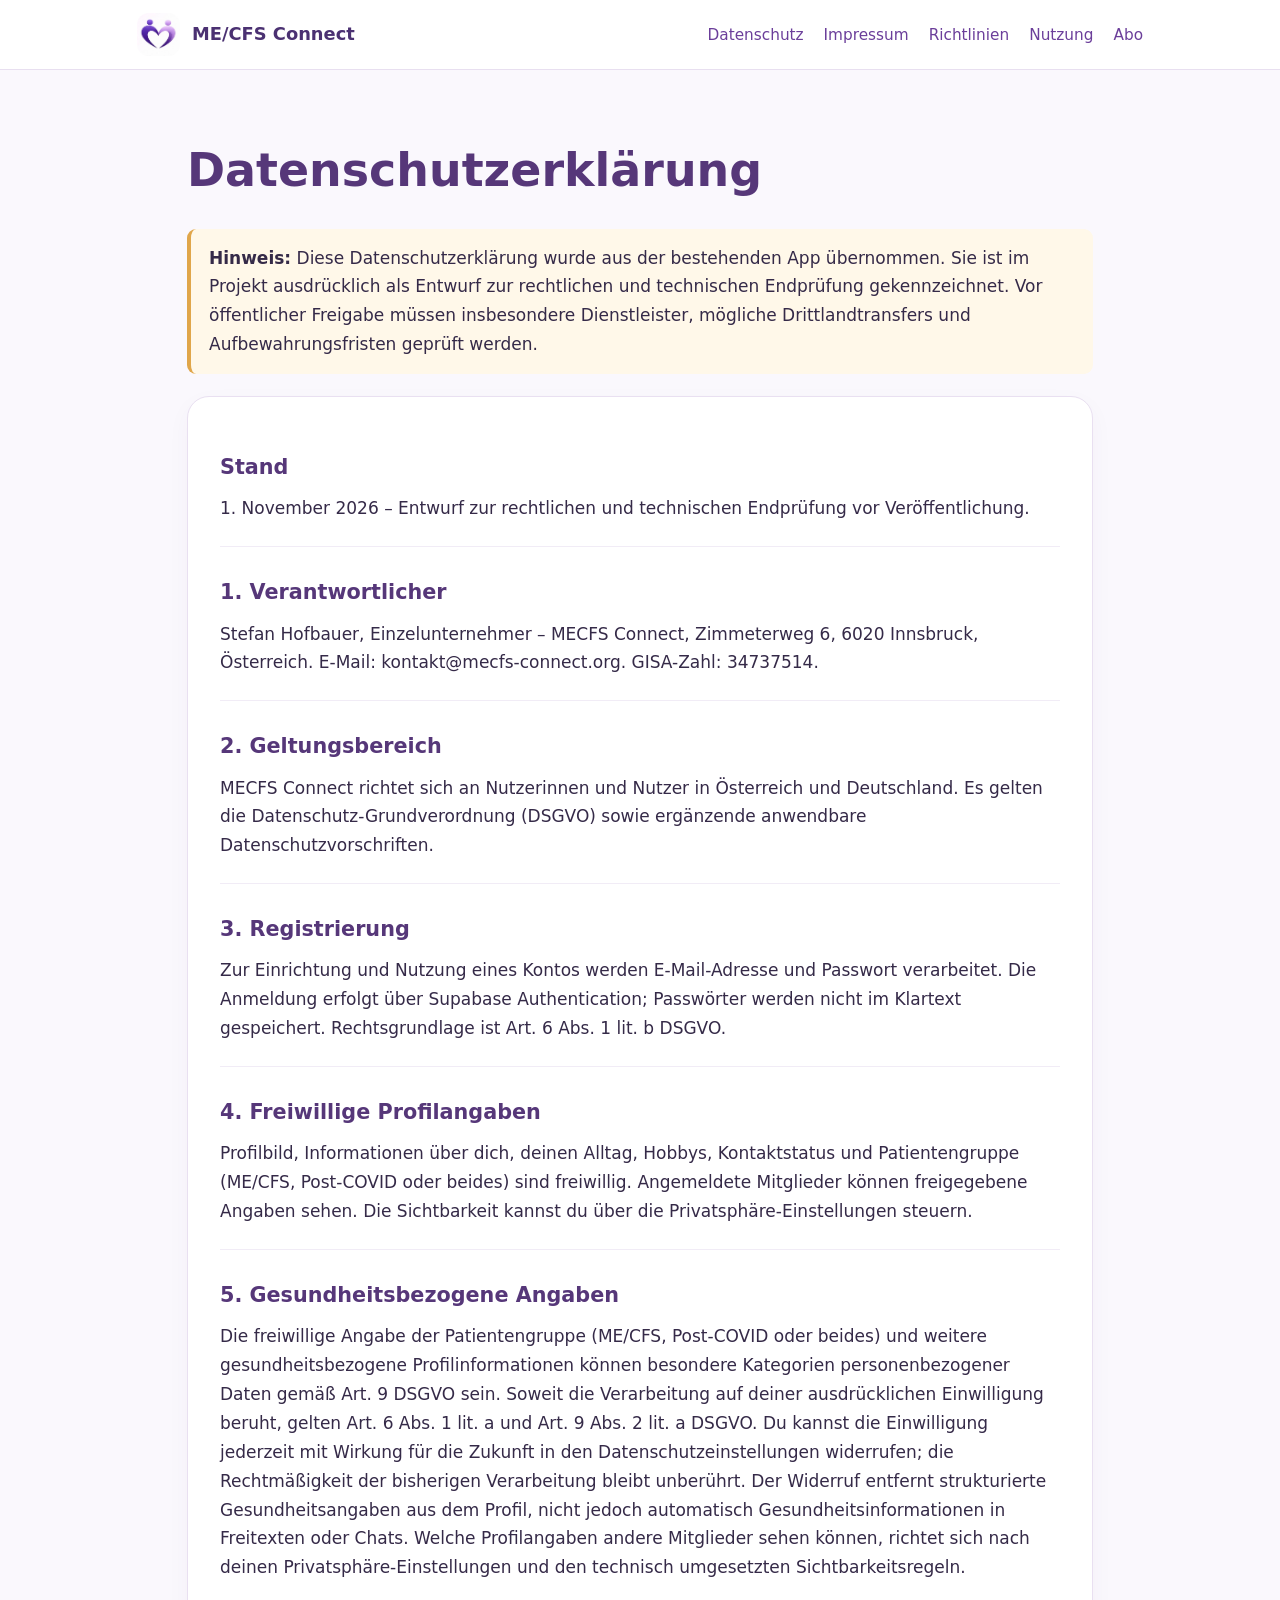
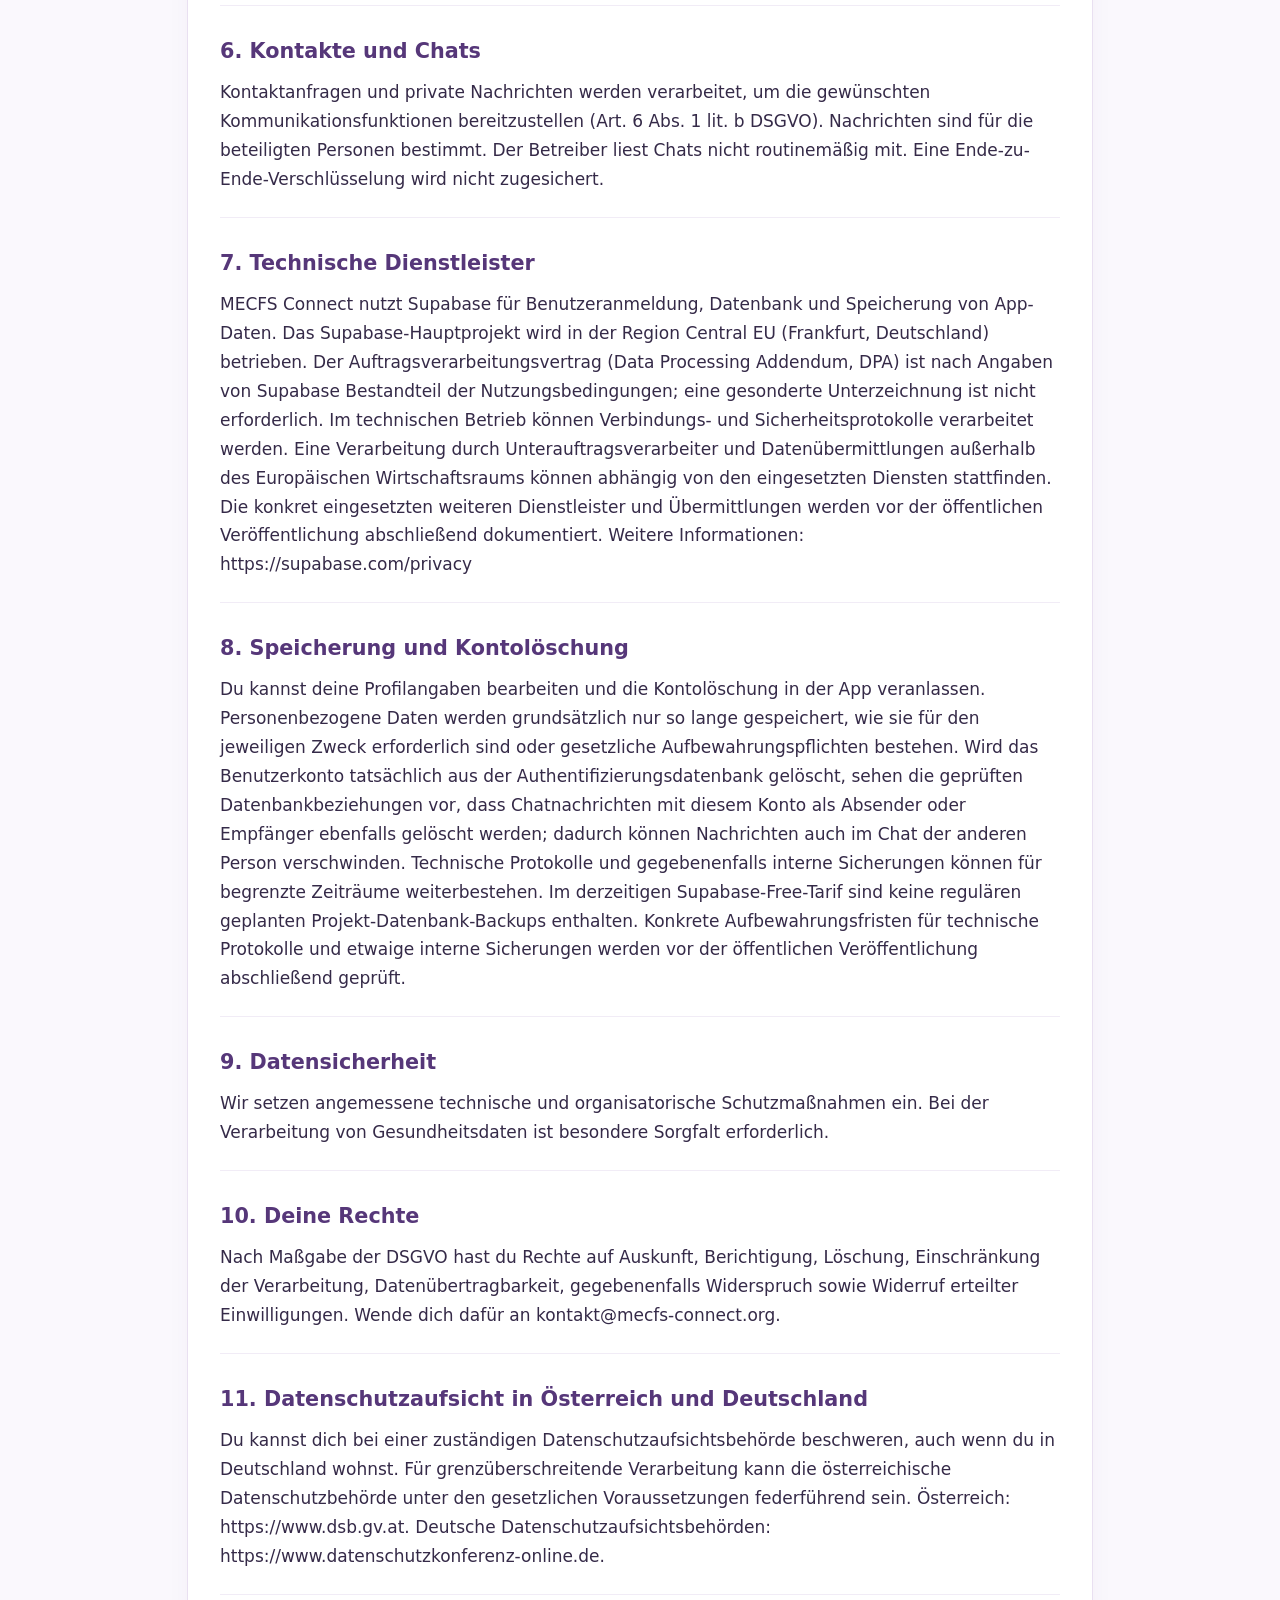
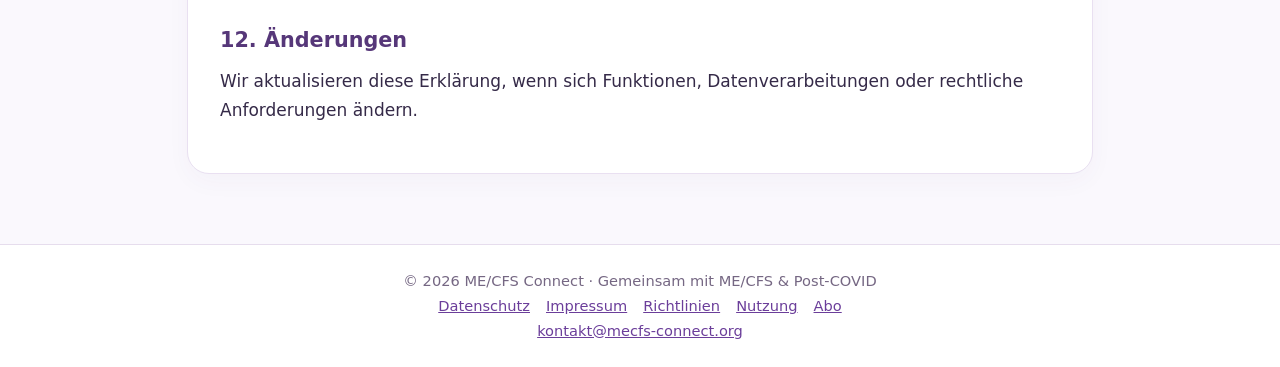
==== datenschutz.html @ 0e0b5318 "Add files via upload MECFS Connect Website erstellen" ====
<!doctype html><html lang="de"><head><meta charset="utf-8"><meta name="viewport" content="width=device-width,initial-scale=1"><meta name="description" content="ME/CFS Connect – Gemeinsam mit ME/CFS &amp; Post-COVID"><title>Datenschutzerklärung | ME/CFS Connect</title><link rel="stylesheet" href="style.css"><link rel="icon" href="mecfs-logo.jpg"></head><body><header><nav><a class="brand" href="index.html"><img src="mecfs-logo.jpg" alt="ME/CFS Connect Logo">ME/CFS Connect</a><a href="datenschutz.html">Datenschutz</a><a href="impressum.html">Impressum</a><a href="community-richtlinien.html">Richtlinien</a><a href="nutzungsbedingungen.html">Nutzung</a><a href="abo-bedingungen.html">Abo</a></nav></header><main><h1>Datenschutzerklärung</h1><aside class="notice"><strong>Hinweis:</strong> Diese Datenschutzerklärung wurde aus der bestehenden App übernommen. Sie ist im Projekt ausdrücklich als Entwurf zur rechtlichen und technischen Endprüfung gekennzeichnet. Vor öffentlicher Freigabe müssen insbesondere Dienstleister, mögliche Drittlandtransfers und Aufbewahrungsfristen geprüft werden.</aside><article class="content"><section><h2>Stand</h2><p>1. November 2026 – Entwurf zur rechtlichen und technischen Endprüfung vor Veröffentlichung.</p></section><section><h2>1. Verantwortlicher</h2><p>Stefan Hofbauer, Einzelunternehmer – MECFS Connect, Zimmeterweg 6, 6020 Innsbruck, Österreich. E-Mail: kontakt@mecfs-connect.org. GISA-Zahl: 34737514.</p></section><section><h2>2. Geltungsbereich</h2><p>MECFS Connect richtet sich an Nutzerinnen und Nutzer in Österreich und Deutschland. Es gelten die Datenschutz-Grundverordnung (DSGVO) sowie ergänzende anwendbare Datenschutzvorschriften.</p></section><section><h2>3. Registrierung</h2><p>Zur Einrichtung und Nutzung eines Kontos werden E-Mail-Adresse und Passwort verarbeitet. Die Anmeldung erfolgt über Supabase Authentication; Passwörter werden nicht im Klartext gespeichert. Rechtsgrundlage ist Art. 6 Abs. 1 lit. b DSGVO.</p></section><section><h2>4. Freiwillige Profilangaben</h2><p>Profilbild, Informationen über dich, deinen Alltag, Hobbys, Kontaktstatus und Patientengruppe (ME/CFS, Post-COVID oder beides) sind freiwillig. Angemeldete Mitglieder können freigegebene Angaben sehen. Die Sichtbarkeit kannst du über die Privatsphäre-Einstellungen steuern.</p></section><section><h2>5. Gesundheitsbezogene Angaben</h2><p>Die freiwillige Angabe der Patientengruppe (ME/CFS, Post-COVID oder beides) und weitere gesundheitsbezogene Profilinformationen können besondere Kategorien personenbezogener Daten gemäß Art. 9 DSGVO sein. Soweit die Verarbeitung auf deiner ausdrücklichen Einwilligung beruht, gelten Art. 6 Abs. 1 lit. a und Art. 9 Abs. 2 lit. a DSGVO. Du kannst die Einwilligung jederzeit mit Wirkung für die Zukunft in den Datenschutzeinstellungen widerrufen; die Rechtmäßigkeit der bisherigen Verarbeitung bleibt unberührt. Der Widerruf entfernt strukturierte Gesundheitsangaben aus dem Profil, nicht jedoch automatisch Gesundheitsinformationen in Freitexten oder Chats. Welche Profilangaben andere Mitglieder sehen können, richtet sich nach deinen Privatsphäre-Einstellungen und den technisch umgesetzten Sichtbarkeitsregeln.</p></section><section><h2>6. Kontakte und Chats</h2><p>Kontaktanfragen und private Nachrichten werden verarbeitet, um die gewünschten Kommunikationsfunktionen bereitzustellen (Art. 6 Abs. 1 lit. b DSGVO). Nachrichten sind für die beteiligten Personen bestimmt. Der Betreiber liest Chats nicht routinemäßig mit. Eine Ende-zu-Ende-Verschlüsselung wird nicht zugesichert.</p></section><section><h2>7. Technische Dienstleister</h2><p>MECFS Connect nutzt Supabase für Benutzeranmeldung, Datenbank und Speicherung von App-Daten. Das Supabase-Hauptprojekt wird in der Region Central EU (Frankfurt, Deutschland) betrieben. Der Auftragsverarbeitungsvertrag (Data Processing Addendum, DPA) ist nach Angaben von Supabase Bestandteil der Nutzungsbedingungen; eine gesonderte Unterzeichnung ist nicht erforderlich. Im technischen Betrieb können Verbindungs- und Sicherheitsprotokolle verarbeitet werden. Eine Verarbeitung durch Unterauftragsverarbeiter und Datenübermittlungen außerhalb des Europäischen Wirtschaftsraums können abhängig von den eingesetzten Diensten stattfinden. Die konkret eingesetzten weiteren Dienstleister und Übermittlungen werden vor der öffentlichen Veröffentlichung abschließend dokumentiert. Weitere Informationen: https://supabase.com/privacy</p></section><section><h2>8. Speicherung und Kontolöschung</h2><p>Du kannst deine Profilangaben bearbeiten und die Kontolöschung in der App veranlassen. Personenbezogene Daten werden grundsätzlich nur so lange gespeichert, wie sie für den jeweiligen Zweck erforderlich sind oder gesetzliche Aufbewahrungspflichten bestehen. Wird das Benutzerkonto tatsächlich aus der Authentifizierungsdatenbank gelöscht, sehen die geprüften Datenbankbeziehungen vor, dass Chatnachrichten mit diesem Konto als Absender oder Empfänger ebenfalls gelöscht werden; dadurch können Nachrichten auch im Chat der anderen Person verschwinden. Technische Protokolle und gegebenenfalls interne Sicherungen können für begrenzte Zeiträume weiterbestehen. Im derzeitigen Supabase-Free-Tarif sind keine regulären geplanten Projekt-Datenbank-Backups enthalten. Konkrete Aufbewahrungsfristen für technische Protokolle und etwaige interne Sicherungen werden vor der öffentlichen Veröffentlichung abschließend geprüft.</p></section><section><h2>9. Datensicherheit</h2><p>Wir setzen angemessene technische und organisatorische Schutzmaßnahmen ein. Bei der Verarbeitung von Gesundheitsdaten ist besondere Sorgfalt erforderlich.</p></section><section><h2>10. Deine Rechte</h2><p>Nach Maßgabe der DSGVO hast du Rechte auf Auskunft, Berichtigung, Löschung, Einschränkung der Verarbeitung, Datenübertragbarkeit, gegebenenfalls Widerspruch sowie Widerruf erteilter Einwilligungen. Wende dich dafür an kontakt@mecfs-connect.org.</p></section><section><h2>11. Datenschutzaufsicht in Österreich und Deutschland</h2><p>Du kannst dich bei einer zuständigen Datenschutzaufsichtsbehörde beschweren, auch wenn du in Deutschland wohnst. Für grenzüberschreitende Verarbeitung kann die österreichische Datenschutzbehörde unter den gesetzlichen Voraussetzungen federführend sein. Österreich: https://www.dsb.gv.at. Deutsche Datenschutzaufsichtsbehörden: https://www.datenschutzkonferenz-online.de.</p></section><section><h2>12. Änderungen</h2><p>Wir aktualisieren diese Erklärung, wenn sich Funktionen, Datenverarbeitungen oder rechtliche Anforderungen ändern.</p></section></article></main><footer>© 2026 ME/CFS Connect · Gemeinsam mit ME/CFS &amp; Post-COVID<br><a href="datenschutz.html">Datenschutz</a><a href="impressum.html">Impressum</a><a href="community-richtlinien.html">Richtlinien</a><a href="nutzungsbedingungen.html">Nutzung</a><a href="abo-bedingungen.html">Abo</a><br><a href="mailto:kontakt@mecfs-connect.org">kontakt@mecfs-connect.org</a></footer></body></html>
---- style.css ----
:root{font-family:system-ui,-apple-system,Segoe UI,Arial,sans-serif;color:#352a48;background:#faf8fd;font-size:17px}*{box-sizing:border-box}body{margin:0;line-height:1.7}a{color:#6b3e9a}a:hover{text-decoration-thickness:2px}header{background:#fff;border-bottom:1px solid #e8dff0;position:sticky;top:0;z-index:5}nav{max-width:1050px;margin:auto;padding:13px 22px;display:flex;align-items:center;gap:20px;flex-wrap:wrap}nav a{text-decoration:none;font-size:.9rem}nav .brand{margin-right:auto;display:flex;align-items:center;gap:12px;color:#4b3172;font-size:1.05rem;font-weight:750}nav img{width:43px;height:43px;border-radius:12px}main{max-width:950px;margin:auto;padding:42px 22px 70px}.hero{background:linear-gradient(110deg,#f2e8fb,#fff7fb);border:1px solid #e6d9f3;border-radius:24px;padding:50px 38px;margin-bottom:35px}.hero h1{font-size:clamp(2rem,5vw,3.3rem);line-height:1.16;margin:0 0 18px;color:#563779}.hero p{max-width:670px;font-size:1.15rem}.hero-art{width:100%;max-height:290px;object-fit:cover;border-radius:19px;margin-top:20px}h1{font-size:clamp(2rem,4vw,2.7rem);line-height:1.2;color:#563779}h2{font-size:1.22rem;color:#563779;margin:28px 0 9px}p{margin:8px 0 15px}.lead{font-size:1.12rem;color:#69577c}.content{background:white;border:1px solid #e9e0f1;border-radius:22px;padding:25px 32px;box-shadow:0 8px 24px #51346b09}.content section{padding-bottom:8px;border-bottom:1px solid #f1ecf6}.content section:last-child{border:0}.tiles{display:grid;grid-template-columns:repeat(auto-fit,minmax(230px,1fr));gap:17px;margin:30px 0}.tile{display:block;background:#fff;border:1px solid #e8dff1;border-radius:18px;padding:22px;text-decoration:none;color:#433453}.tile strong{display:block;color:#68458d;margin-bottom:5px}.button{display:inline-block;background:#7955b4;color:white;border-radius:12px;padding:12px 20px;text-decoration:none;font-weight:650}.notice{background:#fff8e9;border-left:4px solid #e0a64a;padding:15px 18px;border-radius:9px;margin:22px 0}footer{border-top:1px solid #e6dded;background:#fff;padding:24px;text-align:center;color:#756783;font-size:.86rem}footer a{margin:0 8px}@media(max-width:600px){.hero{padding:30px 22px}.content{padding:18px 20px}nav{gap:12px}nav .brand{width:100%}}
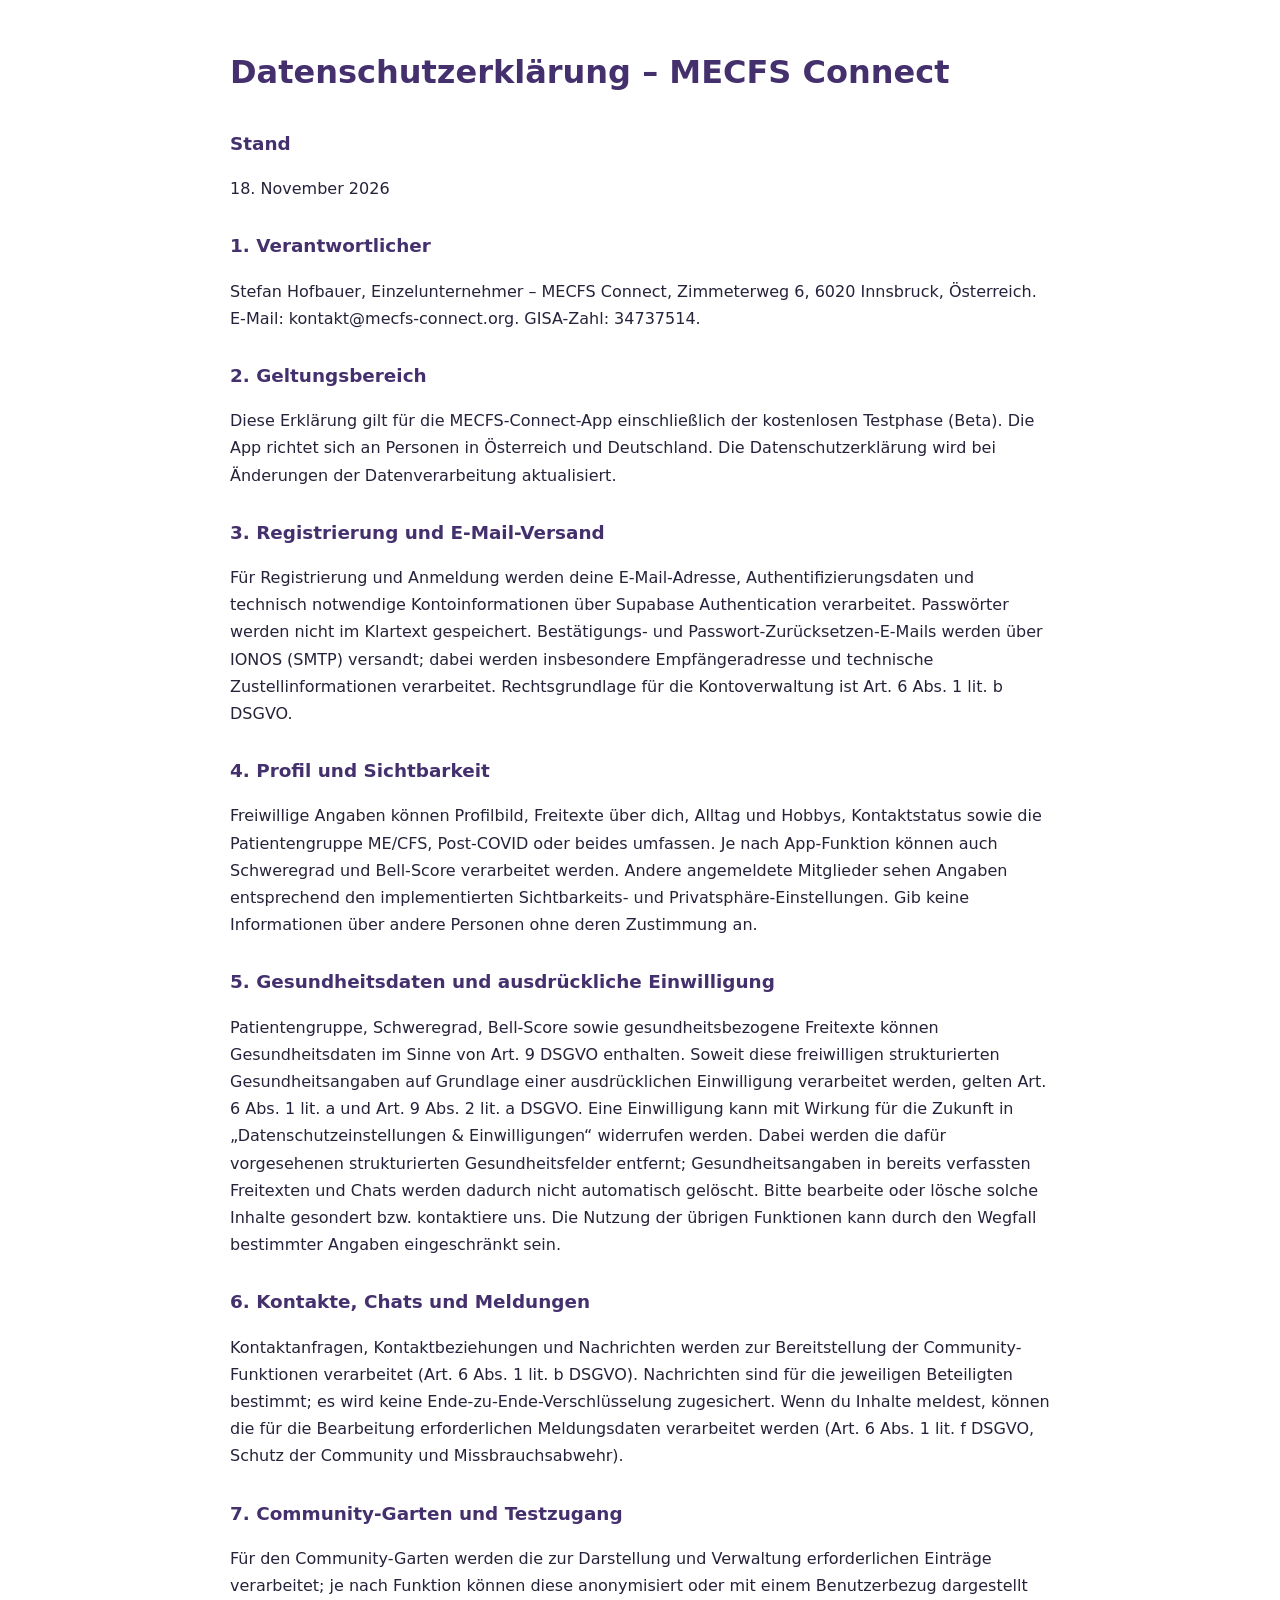
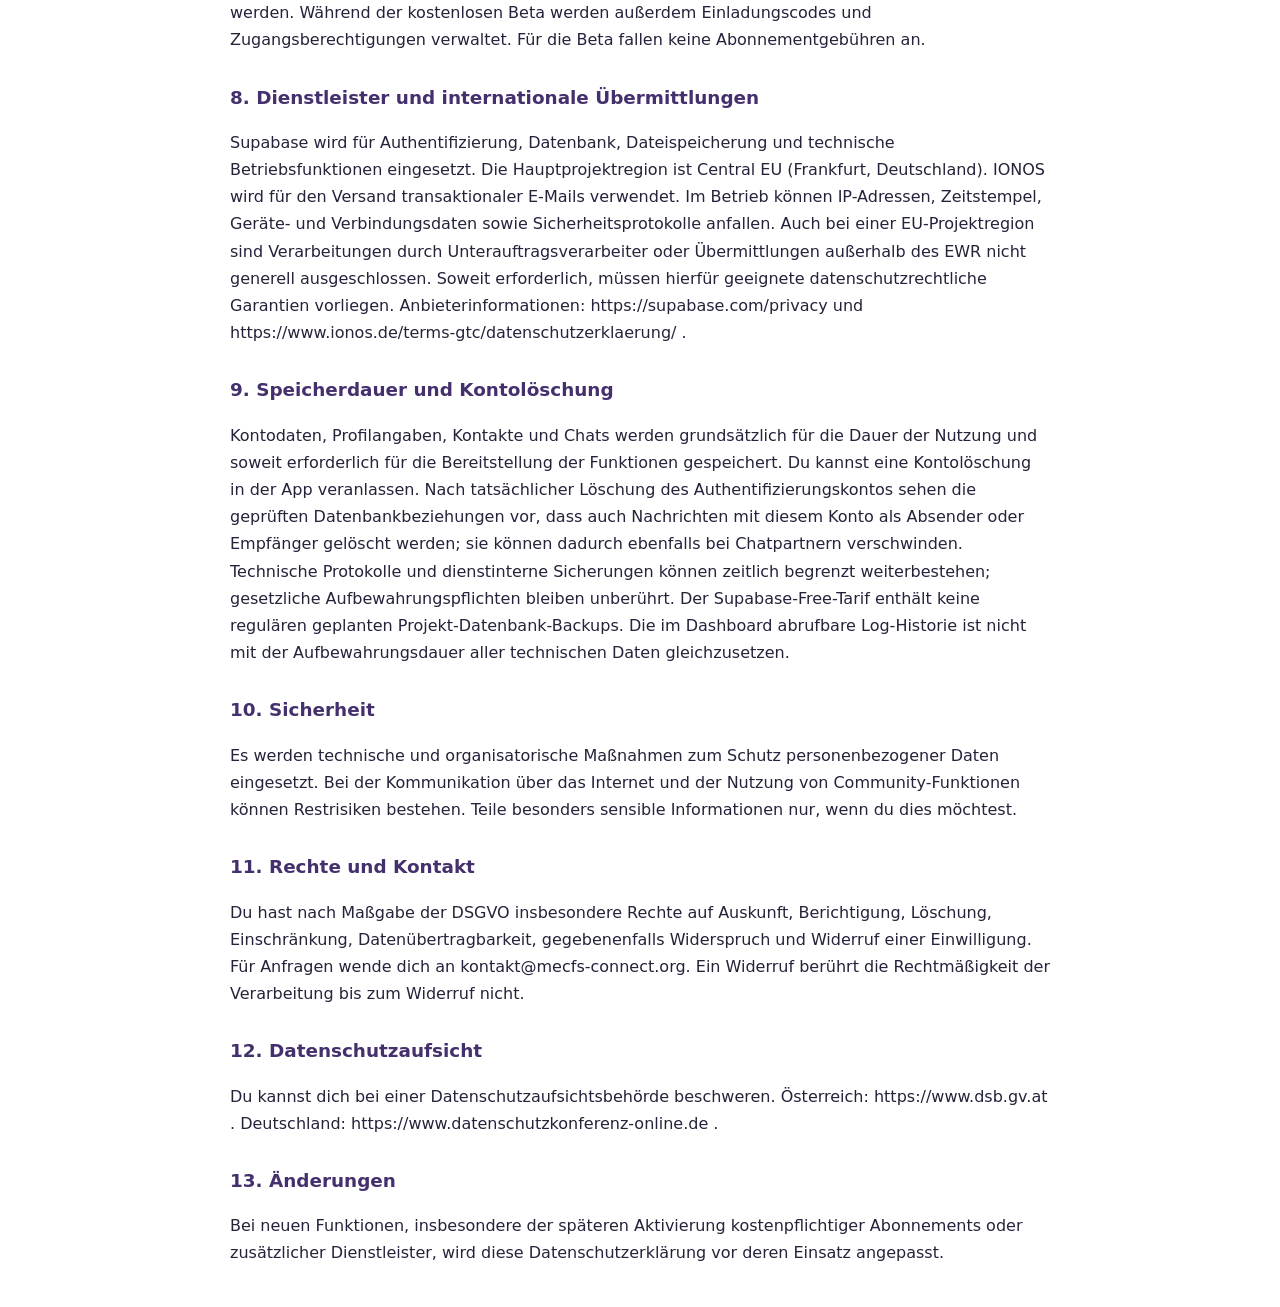
==== commit 1bd56c1d: "Add files via upload" ====
--- a/datenschutz.html
+++ b/datenschutz.html
@@ -1 +1,14 @@
-<!doctype html><html lang="de"><head><meta charset="utf-8"><meta name="viewport" content="width=device-width,initial-scale=1"><meta name="description" content="ME/CFS Connect – Gemeinsam mit ME/CFS &amp; Post-COVID"><title>Datenschutzerklärung | ME/CFS Connect</title><link rel="stylesheet" href="style.css"><link rel="icon" href="mecfs-logo.jpg"></head><body><header><nav><a class="brand" href="index.html"><img src="mecfs-logo.jpg" alt="ME/CFS Connect Logo">ME/CFS Connect</a><a href="datenschutz.html">Datenschutz</a><a href="impressum.html">Impressum</a><a href="community-richtlinien.html">Richtlinien</a><a href="nutzungsbedingungen.html">Nutzung</a><a href="abo-bedingungen.html">Abo</a></nav></header><main><h1>Datenschutzerklärung</h1><aside class="notice"><strong>Hinweis:</strong> Diese Datenschutzerklärung wurde aus der bestehenden App übernommen. Sie ist im Projekt ausdrücklich als Entwurf zur rechtlichen und technischen Endprüfung gekennzeichnet. Vor öffentlicher Freigabe müssen insbesondere Dienstleister, mögliche Drittlandtransfers und Aufbewahrungsfristen geprüft werden.</aside><article class="content"><section><h2>Stand</h2><p>1. November 2026 – Entwurf zur rechtlichen und technischen Endprüfung vor Veröffentlichung.</p></section><section><h2>1. Verantwortlicher</h2><p>Stefan Hofbauer, Einzelunternehmer – MECFS Connect, Zimmeterweg 6, 6020 Innsbruck, Österreich. E-Mail: kontakt@mecfs-connect.org. GISA-Zahl: 34737514.</p></section><section><h2>2. Geltungsbereich</h2><p>MECFS Connect richtet sich an Nutzerinnen und Nutzer in Österreich und Deutschland. Es gelten die Datenschutz-Grundverordnung (DSGVO) sowie ergänzende anwendbare Datenschutzvorschriften.</p></section><section><h2>3. Registrierung</h2><p>Zur Einrichtung und Nutzung eines Kontos werden E-Mail-Adresse und Passwort verarbeitet. Die Anmeldung erfolgt über Supabase Authentication; Passwörter werden nicht im Klartext gespeichert. Rechtsgrundlage ist Art. 6 Abs. 1 lit. b DSGVO.</p></section><section><h2>4. Freiwillige Profilangaben</h2><p>Profilbild, Informationen über dich, deinen Alltag, Hobbys, Kontaktstatus und Patientengruppe (ME/CFS, Post-COVID oder beides) sind freiwillig. Angemeldete Mitglieder können freigegebene Angaben sehen. Die Sichtbarkeit kannst du über die Privatsphäre-Einstellungen steuern.</p></section><section><h2>5. Gesundheitsbezogene Angaben</h2><p>Die freiwillige Angabe der Patientengruppe (ME/CFS, Post-COVID oder beides) und weitere gesundheitsbezogene Profilinformationen können besondere Kategorien personenbezogener Daten gemäß Art. 9 DSGVO sein. Soweit die Verarbeitung auf deiner ausdrücklichen Einwilligung beruht, gelten Art. 6 Abs. 1 lit. a und Art. 9 Abs. 2 lit. a DSGVO. Du kannst die Einwilligung jederzeit mit Wirkung für die Zukunft in den Datenschutzeinstellungen widerrufen; die Rechtmäßigkeit der bisherigen Verarbeitung bleibt unberührt. Der Widerruf entfernt strukturierte Gesundheitsangaben aus dem Profil, nicht jedoch automatisch Gesundheitsinformationen in Freitexten oder Chats. Welche Profilangaben andere Mitglieder sehen können, richtet sich nach deinen Privatsphäre-Einstellungen und den technisch umgesetzten Sichtbarkeitsregeln.</p></section><section><h2>6. Kontakte und Chats</h2><p>Kontaktanfragen und private Nachrichten werden verarbeitet, um die gewünschten Kommunikationsfunktionen bereitzustellen (Art. 6 Abs. 1 lit. b DSGVO). Nachrichten sind für die beteiligten Personen bestimmt. Der Betreiber liest Chats nicht routinemäßig mit. Eine Ende-zu-Ende-Verschlüsselung wird nicht zugesichert.</p></section><section><h2>7. Technische Dienstleister</h2><p>MECFS Connect nutzt Supabase für Benutzeranmeldung, Datenbank und Speicherung von App-Daten. Das Supabase-Hauptprojekt wird in der Region Central EU (Frankfurt, Deutschland) betrieben. Der Auftragsverarbeitungsvertrag (Data Processing Addendum, DPA) ist nach Angaben von Supabase Bestandteil der Nutzungsbedingungen; eine gesonderte Unterzeichnung ist nicht erforderlich. Im technischen Betrieb können Verbindungs- und Sicherheitsprotokolle verarbeitet werden. Eine Verarbeitung durch Unterauftragsverarbeiter und Datenübermittlungen außerhalb des Europäischen Wirtschaftsraums können abhängig von den eingesetzten Diensten stattfinden. Die konkret eingesetzten weiteren Dienstleister und Übermittlungen werden vor der öffentlichen Veröffentlichung abschließend dokumentiert. Weitere Informationen: https://supabase.com/privacy</p></section><section><h2>8. Speicherung und Kontolöschung</h2><p>Du kannst deine Profilangaben bearbeiten und die Kontolöschung in der App veranlassen. Personenbezogene Daten werden grundsätzlich nur so lange gespeichert, wie sie für den jeweiligen Zweck erforderlich sind oder gesetzliche Aufbewahrungspflichten bestehen. Wird das Benutzerkonto tatsächlich aus der Authentifizierungsdatenbank gelöscht, sehen die geprüften Datenbankbeziehungen vor, dass Chatnachrichten mit diesem Konto als Absender oder Empfänger ebenfalls gelöscht werden; dadurch können Nachrichten auch im Chat der anderen Person verschwinden. Technische Protokolle und gegebenenfalls interne Sicherungen können für begrenzte Zeiträume weiterbestehen. Im derzeitigen Supabase-Free-Tarif sind keine regulären geplanten Projekt-Datenbank-Backups enthalten. Konkrete Aufbewahrungsfristen für technische Protokolle und etwaige interne Sicherungen werden vor der öffentlichen Veröffentlichung abschließend geprüft.</p></section><section><h2>9. Datensicherheit</h2><p>Wir setzen angemessene technische und organisatorische Schutzmaßnahmen ein. Bei der Verarbeitung von Gesundheitsdaten ist besondere Sorgfalt erforderlich.</p></section><section><h2>10. Deine Rechte</h2><p>Nach Maßgabe der DSGVO hast du Rechte auf Auskunft, Berichtigung, Löschung, Einschränkung der Verarbeitung, Datenübertragbarkeit, gegebenenfalls Widerspruch sowie Widerruf erteilter Einwilligungen. Wende dich dafür an kontakt@mecfs-connect.org.</p></section><section><h2>11. Datenschutzaufsicht in Österreich und Deutschland</h2><p>Du kannst dich bei einer zuständigen Datenschutzaufsichtsbehörde beschweren, auch wenn du in Deutschland wohnst. Für grenzüberschreitende Verarbeitung kann die österreichische Datenschutzbehörde unter den gesetzlichen Voraussetzungen federführend sein. Österreich: https://www.dsb.gv.at. Deutsche Datenschutzaufsichtsbehörden: https://www.datenschutzkonferenz-online.de.</p></section><section><h2>12. Änderungen</h2><p>Wir aktualisieren diese Erklärung, wenn sich Funktionen, Datenverarbeitungen oder rechtliche Anforderungen ändern.</p></section></article></main><footer>© 2026 ME/CFS Connect · Gemeinsam mit ME/CFS &amp; Post-COVID<br><a href="datenschutz.html">Datenschutz</a><a href="impressum.html">Impressum</a><a href="community-richtlinien.html">Richtlinien</a><a href="nutzungsbedingungen.html">Nutzung</a><a href="abo-bedingungen.html">Abo</a><br><a href="mailto:kontakt@mecfs-connect.org">kontakt@mecfs-connect.org</a></footer></body></html>+<!doctype html><html lang="de"><head><meta charset="utf-8"><meta name="viewport" content="width=device-width,initial-scale=1"><title>Datenschutzerklärung – MECFS Connect</title><style>body{font:16px/1.7 system-ui,sans-serif;max-width:820px;margin:auto;padding:24px;color:#25223a}h1,h2{color:#45306e}h2{margin-top:28px;font-size:1.15rem}a{color:#543f94}</style></head><body><main><h1>Datenschutzerklärung – MECFS Connect</h1><section><h2>Stand</h2><p>18. November 2026</p></section>
+<section><h2>1. Verantwortlicher</h2><p>Stefan Hofbauer, Einzelunternehmer – MECFS Connect, Zimmeterweg 6, 6020 Innsbruck, Österreich. E-Mail: kontakt@mecfs-connect.org. GISA-Zahl: 34737514.</p></section>
+<section><h2>2. Geltungsbereich</h2><p>Diese Erklärung gilt für die MECFS-Connect-App einschließlich der kostenlosen Testphase (Beta). Die App richtet sich an Personen in Österreich und Deutschland. Die Datenschutzerklärung wird bei Änderungen der Datenverarbeitung aktualisiert.</p></section>
+<section><h2>3. Registrierung und E-Mail-Versand</h2><p>Für Registrierung und Anmeldung werden deine E-Mail-Adresse, Authentifizierungsdaten und technisch notwendige Kontoinformationen über Supabase Authentication verarbeitet. Passwörter werden nicht im Klartext gespeichert. Bestätigungs- und Passwort-Zurücksetzen-E-Mails werden über IONOS (SMTP) versandt; dabei werden insbesondere Empfängeradresse und technische Zustellinformationen verarbeitet. Rechtsgrundlage für die Kontoverwaltung ist Art. 6 Abs. 1 lit. b DSGVO.</p></section>
+<section><h2>4. Profil und Sichtbarkeit</h2><p>Freiwillige Angaben können Profilbild, Freitexte über dich, Alltag und Hobbys, Kontaktstatus sowie die Patientengruppe ME/CFS, Post-COVID oder beides umfassen. Je nach App-Funktion können auch Schweregrad und Bell-Score verarbeitet werden. Andere angemeldete Mitglieder sehen Angaben entsprechend den implementierten Sichtbarkeits- und Privatsphäre-Einstellungen. Gib keine Informationen über andere Personen ohne deren Zustimmung an.</p></section>
+<section><h2>5. Gesundheitsdaten und ausdrückliche Einwilligung</h2><p>Patientengruppe, Schweregrad, Bell-Score sowie gesundheitsbezogene Freitexte können Gesundheitsdaten im Sinne von Art. 9 DSGVO enthalten. Soweit diese freiwilligen strukturierten Gesundheitsangaben auf Grundlage einer ausdrücklichen Einwilligung verarbeitet werden, gelten Art. 6 Abs. 1 lit. a und Art. 9 Abs. 2 lit. a DSGVO. Eine Einwilligung kann mit Wirkung für die Zukunft in „Datenschutzeinstellungen &amp; Einwilligungen“ widerrufen werden. Dabei werden die dafür vorgesehenen strukturierten Gesundheitsfelder entfernt; Gesundheitsangaben in bereits verfassten Freitexten und Chats werden dadurch nicht automatisch gelöscht. Bitte bearbeite oder lösche solche Inhalte gesondert bzw. kontaktiere uns. Die Nutzung der übrigen Funktionen kann durch den Wegfall bestimmter Angaben eingeschränkt sein.</p></section>
+<section><h2>6. Kontakte, Chats und Meldungen</h2><p>Kontaktanfragen, Kontaktbeziehungen und Nachrichten werden zur Bereitstellung der Community-Funktionen verarbeitet (Art. 6 Abs. 1 lit. b DSGVO). Nachrichten sind für die jeweiligen Beteiligten bestimmt; es wird keine Ende-zu-Ende-Verschlüsselung zugesichert. Wenn du Inhalte meldest, können die für die Bearbeitung erforderlichen Meldungsdaten verarbeitet werden (Art. 6 Abs. 1 lit. f DSGVO, Schutz der Community und Missbrauchsabwehr).</p></section>
+<section><h2>7. Community-Garten und Testzugang</h2><p>Für den Community-Garten werden die zur Darstellung und Verwaltung erforderlichen Einträge verarbeitet; je nach Funktion können diese anonymisiert oder mit einem Benutzerbezug dargestellt werden. Während der kostenlosen Beta werden außerdem Einladungscodes und Zugangsberechtigungen verwaltet. Für die Beta fallen keine Abonnementgebühren an.</p></section>
+<section><h2>8. Dienstleister und internationale Übermittlungen</h2><p>Supabase wird für Authentifizierung, Datenbank, Dateispeicherung und technische Betriebsfunktionen eingesetzt. Die Hauptprojektregion ist Central EU (Frankfurt, Deutschland). IONOS wird für den Versand transaktionaler E-Mails verwendet. Im Betrieb können IP-Adressen, Zeitstempel, Geräte- und Verbindungsdaten sowie Sicherheitsprotokolle anfallen. Auch bei einer EU-Projektregion sind Verarbeitungen durch Unterauftragsverarbeiter oder Übermittlungen außerhalb des EWR nicht generell ausgeschlossen. Soweit erforderlich, müssen hierfür geeignete datenschutzrechtliche Garantien vorliegen. Anbieterinformationen: https://supabase.com/privacy und https://www.ionos.de/terms-gtc/datenschutzerklaerung/ .</p></section>
+<section><h2>9. Speicherdauer und Kontolöschung</h2><p>Kontodaten, Profilangaben, Kontakte und Chats werden grundsätzlich für die Dauer der Nutzung und soweit erforderlich für die Bereitstellung der Funktionen gespeichert. Du kannst eine Kontolöschung in der App veranlassen. Nach tatsächlicher Löschung des Authentifizierungskontos sehen die geprüften Datenbankbeziehungen vor, dass auch Nachrichten mit diesem Konto als Absender oder Empfänger gelöscht werden; sie können dadurch ebenfalls bei Chatpartnern verschwinden. Technische Protokolle und dienstinterne Sicherungen können zeitlich begrenzt weiterbestehen; gesetzliche Aufbewahrungspflichten bleiben unberührt. Der Supabase-Free-Tarif enthält keine regulären geplanten Projekt-Datenbank-Backups. Die im Dashboard abrufbare Log-Historie ist nicht mit der Aufbewahrungsdauer aller technischen Daten gleichzusetzen.</p></section>
+<section><h2>10. Sicherheit</h2><p>Es werden technische und organisatorische Maßnahmen zum Schutz personenbezogener Daten eingesetzt. Bei der Kommunikation über das Internet und der Nutzung von Community-Funktionen können Restrisiken bestehen. Teile besonders sensible Informationen nur, wenn du dies möchtest.</p></section>
+<section><h2>11. Rechte und Kontakt</h2><p>Du hast nach Maßgabe der DSGVO insbesondere Rechte auf Auskunft, Berichtigung, Löschung, Einschränkung, Datenübertragbarkeit, gegebenenfalls Widerspruch und Widerruf einer Einwilligung. Für Anfragen wende dich an kontakt@mecfs-connect.org. Ein Widerruf berührt die Rechtmäßigkeit der Verarbeitung bis zum Widerruf nicht.</p></section>
+<section><h2>12. Datenschutzaufsicht</h2><p>Du kannst dich bei einer Datenschutzaufsichtsbehörde beschweren. Österreich: https://www.dsb.gv.at . Deutschland: https://www.datenschutzkonferenz-online.de .</p></section>
+<section><h2>13. Änderungen</h2><p>Bei neuen Funktionen, insbesondere der späteren Aktivierung kostenpflichtiger Abonnements oder zusätzlicher Dienstleister, wird diese Datenschutzerklärung vor deren Einsatz angepasst.</p></section></main></body></html>
